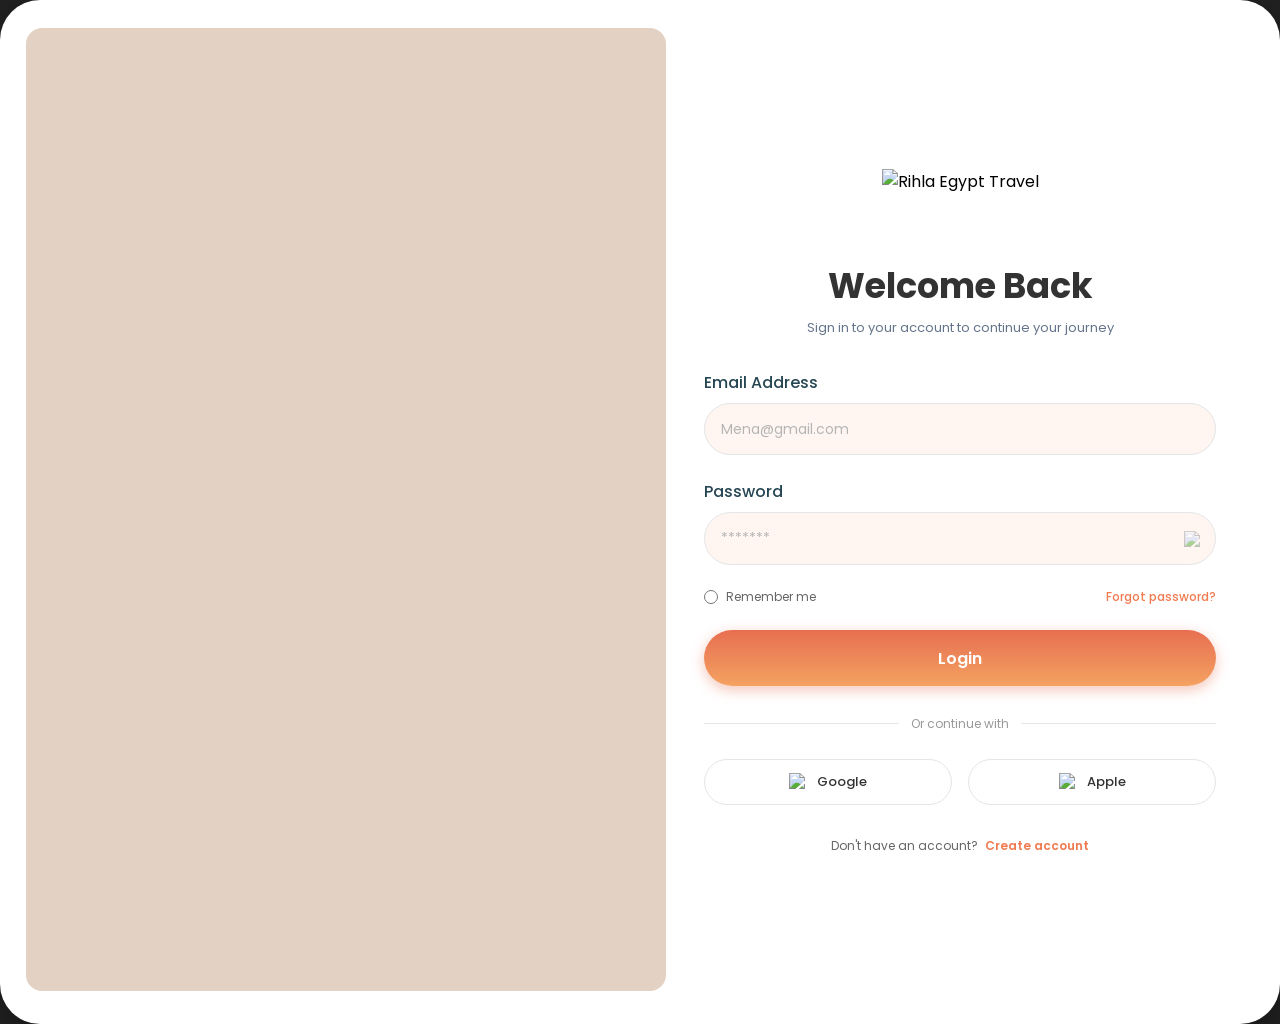
==== semi-final project/index.html @ 7e0e1c31 "First commit" ====
<!DOCTYPE html>
<html lang="en">
<head>
    <meta charset="UTF-8">
    <meta name="viewport" content="width=device-width, initial-scale=1.0">
    <title>login-page</title>
    
    <link rel="stylesheet" href="login.css">
    
    <link href="https://fonts.googleapis.com/css2?family=Poppins:wght@400;500;600;700&display=swap" rel="stylesheet">
</head>
<body>

    <main class="login-container">
        
        
        <section class="visual-section">
           
        </section>

        
        <section class="form-section">
            <div class="form-wrapper">
               
                <div class="brand-logo">
                    <img src="images/Logo.png" alt="Rihla Egypt Travel">
                </div>

                <header class="form-header">
                    <h1>Welcome Back</h1>
                    <p>Sign in to your account to continue your journey</p>
                </header>

                
                <form action="#" class="login-form">
                    
                    <div class="input-group">
                        <label for="email">Email Address</label>
                        <input type="email" id="email" placeholder="Mena@gmail.com">
                    </div>

                    <div class="input-group">
                        <label for="password">Password</label>
                        <div class="password-wrapper">
                            <input type="password" id="password" placeholder="*******">
                            
                            <span class="hide-password">
                                <img src="images/Icon.png" alt="Hide Password">
                            </span>
                        </div>
                    </div>

                    <div class="form-actions">
                        <label class="remember-me">
                            <input type="radio" name="remember">
                            
                            <span>Remember me</span>
                        </label>
                        <a href="/task .html/forgot.html" class="forgot-link">Forgot password?</a>
                    </div>

                    <button type="submit" class="submit-btn">Login</button>
                </form>

               
                <div class="divider">
                    <span>Or continue with</span>
                </div>

               
                <div class="social-login">
                    <button type="button" class="social-btn">
                        <img src="images/Icon (1).png" alt="Google">
                        Google
                    </button>
                    <button type="button" class="social-btn">
                        <img src="images/mdi_apple.png" alt="Apple">
                        Apple
                    </button>
                </div>

             
                <footer class="form-footer">
                    <p>Don't have an account? <a href="/task .html/signup.html">Create account</a></p>
                </footer>
                
            </div>
        </section>

    </main>

</body>
</html>
---- semi-final project/login.css ----
* {
    margin: 0;
    padding: 0;
    box-sizing: border-box;
    font-family: 'Poppins', sans-serif;
}

body {
    background-color: #222222; 
    min-height: 100vh;
    display: flex;
    justify-content: center;
    align-items: center;
   
}


.login-container {
    background-color: #ffffff;
    width: 1440px;
    height: 1024px;    
   border-radius: 40px;
    display: flex;
    
    box-shadow: 0 10px 40px rgba(0, 0, 0, 0.4);
}


 
.visual-section {
    flex: 1; 
    background-image: url('images/Mask group.png'); 
    background-color: #e3d2c3; 
    background-size: cover;
    background-position: center;
    border-radius: 16px; 
    position: relative;
    width: 736px;
    height: 963px;
    top: 28px;
    left: 26px;
}

.overlay-text {
    position: absolute;
    top: 60px; 
    width: 100%;
    text-align: center;
}

.overlay-text h2 {
    color: #a05939;
    font-size: 26px;
    font-weight: 700;
    line-height: 1.2;
    letter-spacing: 1px;
    text-shadow: 1px 1px 2px rgba(255, 255, 255, 0.4); 
}

.form-section {
    flex: 1; 
    display: flex;
    justify-content: center;
    align-items: center;
}

.form-wrapper {
   width: 100%;
    max-width: 512px; 
}


.brand-logo {
   display: flex;
    justify-content: center;
    align-items: center;
    gap: 15.82px;            
    width: 188.5px;          
    height: 58px;            
    margin: 0 auto 32px auto; 
    opacity: 1;
}

.brand-logo img {
  height: 100%; 
    object-fit: contain;
}

.form-header {
    text-align: center;
    margin-bottom: 32px;

}

.form-header h1 {
    font-size: 35px;
   color: #333333;
    font-weight: 700;
    margin-bottom: 6px;
    font-style: bold;
}

.form-header p {
    font-size: 13px;
    color: #64748B;
}

.input-group {
    display: flex;
    flex-direction: column;
    gap: 8px;            
    width: 100%;         
    height: 85px;       
    margin-bottom: 24px;
}

.input-group label {
    font-size: 16px;
    font-weight: 500;
    color: #264653;
}

.input-group input[type="email"],
.password-wrapper input {
  flex: 1;
    display: flex;
    width: 100%;
    height: 100%;
    padding: 0 16px;
    background-color:#F0925C0D; 
    border: none;
    border-radius: 12px; 
    font-size: 13px;
    color: #26465380;
    outline: none;
    width: 100%;           
    height: 53px;          
    padding: 0 16px;       
    
    background-color: #fff6f2; 
    
    
    border-radius: 999px;  
    border: 1.34px solid #e5e5e5; 
    font-size: 14px;
    color: #333333;
    outline: none;
    box-sizing: border-box; 

}


.input-group input::placeholder {
    color: #b5b5b5;
}

.password-wrapper {
    position: relative;
    display: flex;
}

.hide-password {
    position: absolute;
    right: 16px;
    top: 50%;
    transform: translateY(-50%);
    cursor: pointer;
    display: flex;
    align-items: center;
}

.hide-password img {
    width: 16px;
    height: 16px;
    opacity: 0.5;
}


.form-actions {
    display: flex;
    justify-content: space-between;
    align-items: center;
    margin-bottom: 24px;
}

.remember-me {
    display: flex;
    align-items: center;
    gap: 8px;
    font-size: 12px;
    color: #666666;
    cursor: pointer;
}

.remember-me input[type="radio"] {
    accent-color: #f17b51; 
    width: 14px;
    height: 14px;
}

.forgot-link {
    font-size: 12px;
    color: #f17b51;
    text-decoration: none;
    font-weight: 500;
}


.submit-btn {
    width: 512px ;
    height: 56px;
    gap: 8px;
    top: 8px;
    right: 16px;
    bottom: 8px;
    left: 16px;
    background: linear-gradient(180deg, #E76F51 0%, #F4A261 100%);
  box-shadow: 0px 4px 14px 0px #E76F5166;
  
  
  color: #ffffff; 
  border: none; 
  padding: 12px 32px; 
  font-size: 16px;
  font-weight: 600; 
  border-radius: 999px; 
  cursor: pointer; 
 
}

.submit-btn:hover {
    transform: translateY(-2px);
    box-shadow: 0px 6px 20px 0px #E76F5188;
}

.divider {
    text-align: center;
    margin: 24px 0;
    position: relative;
}

.divider::before {
    content: "";
    position: absolute;
    left: 0;
    top: 50%;
    width: 100%;
    height: 1px;
    background-color: #e5e5e5;
    z-index: 1;
}

.divider span {
    background-color: #ffffff;
    padding: 0 12px;
    color: #999999;
    font-size: 12px;
    position: relative;
    z-index: 2;
}


.social-login {
    display: flex;
    gap: 16px;
    margin-bottom: 32px;
}

.social-btn {
    flex: 1;
    display: flex;
    justify-content: center;
    align-items: center;
    gap: 10px;
    padding: 12px;
    background-color: #ffffff;
    border: 1px solid #e5e5e5;
    border-radius: 24px;
    font-size: 13px;
    font-weight: 500;
    color: #333333;
    cursor: pointer;
    transition: background-color 0.2s ease;
}

.social-btn img {
    width: 18px;
    height: 18px;
}

.social-btn:hover {
    background-color: #f9f9f9;
}


.form-footer {
    text-align: center;
}

.form-footer p {
    font-size: 12px;
    color: #666666;
}

.form-footer a {
    color: #f17b51;
    text-decoration: none;
    font-weight: 600;
    margin-left: 4px;
}
@media (max-width: 992px) {
    .login-container {
        width: 95%;
        max-width: 900px;
        height: auto;
        min-height: 800px;
    }
    
    .visual-section {
        width: auto;
        height: auto;
        top: 0;
        left: 0;
        flex: 0.8;
    }
}


@media (max-width: 768px) {
    body {
        align-items: flex-start;
        padding: 15px;
    }

    .login-container {
        flex-direction: column; 
        width: 100%;
        height: auto;
        border-radius: 20px;
    }
    
    .visual-section {
        width: 100%;
        height: 280px; 
        top: 0;
        left: 0;
        border-radius: 20px 20px 0 0;
    }

    .form-section {
        width: 100%;
        padding: 30px 20px;
    }

    .form-wrapper {
        max-width: 100%;
    }

    .submit-btn {
        width: 100% ; 
    }
}

@media (max-width: 576px) {
    body {
        padding: 0;
    }

    .login-container {
        width: 100%;
        min-height: 100vh;
        border-radius: 0;
        box-shadow: none;
    }

    .visual-section {
        height: 220px;
        border-radius: 0;
    }

    .form-section {
        padding: 24px 16px;
    }

    .form-header h1 {
        font-size: 28px;
    }
}


@media (max-width: 380px) {
    .visual-section {
        height: 180px;
    }

    .form-section {
        padding: 20px 12px;
    }

    .form-header h1 {
        font-size: 24px;
    }

    .form-header p {
        font-size: 11px;
    }

    .input-group input[type="email"],
    .password-wrapper input {
        height: 46px;
        font-size: 13px;
    }

    .submit-btn {
        height: 48px;
        font-size: 15px;
    }

    .social-btn {
        font-size: 12px;
        padding: 10px 8px;
    }
}
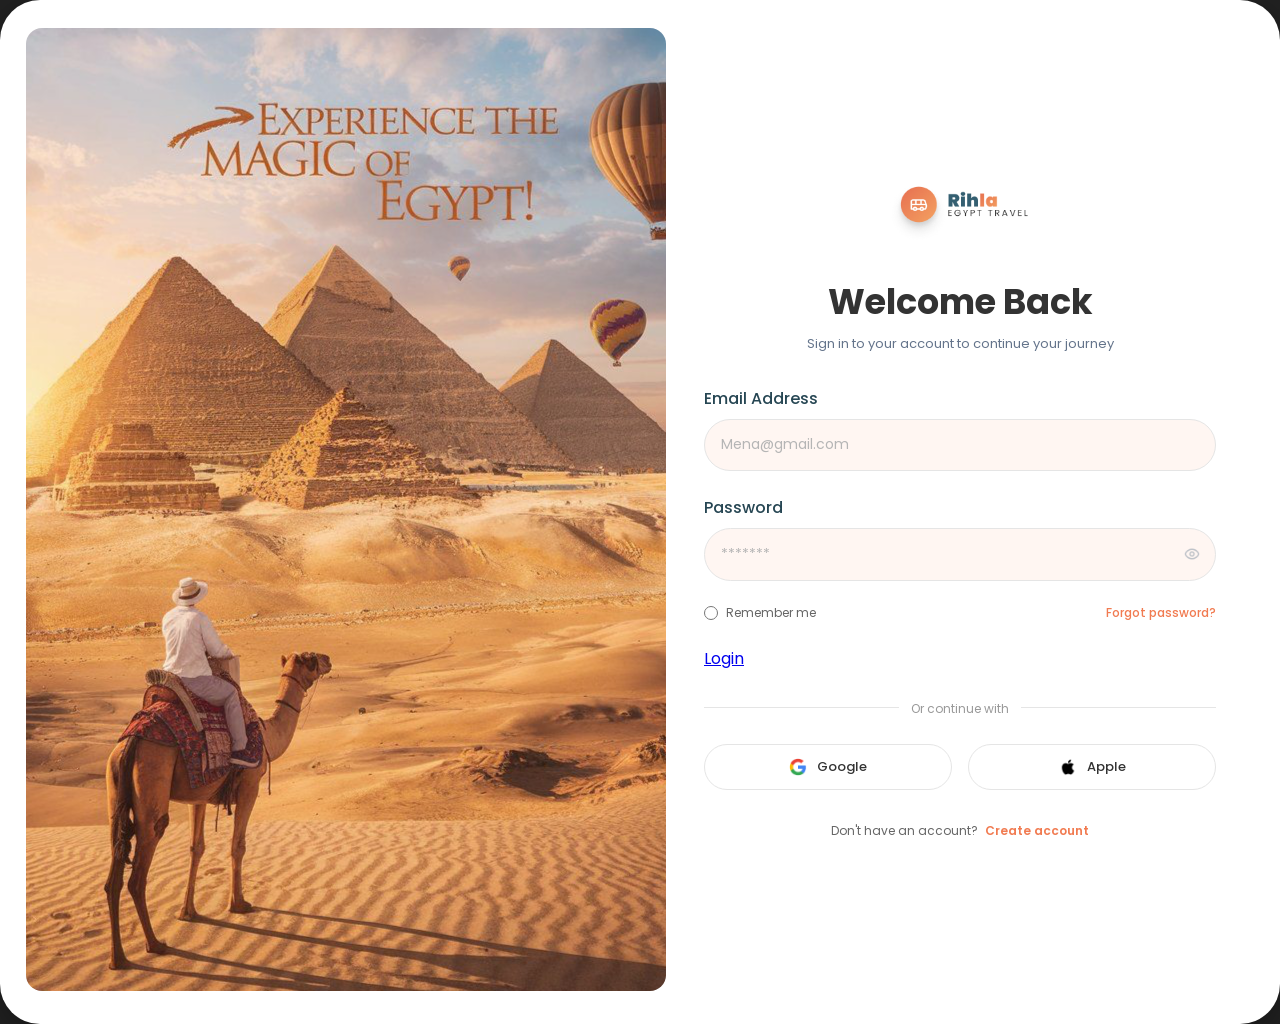
==== commit 659e4d12: "Fix paths, images, and page links" ====
--- a/semi-final project/index.html
+++ b/semi-final project/index.html
@@ -56,10 +56,10 @@
                             
                             <span>Remember me</span>
                         </label>
-                        <a href="/task .html/forgot.html" class="forgot-link">Forgot password?</a>
+                        <a href="/forgot.html" class="forgot-link">Forgot password?</a>
                     </div>
 
-                    <button type="submit" class="submit-btn">Login</button>
+                 <a href="/home.html" class="btn-login">Login</a>
                 </form>
 
                
@@ -81,7 +81,7 @@
 
              
                 <footer class="form-footer">
-                    <p>Don't have an account? <a href="/task .html/signup.html">Create account</a></p>
+                    <p>Don't have an account? <a href="/signup.html">Create account</a></p>
                 </footer>
                 
             </div>
